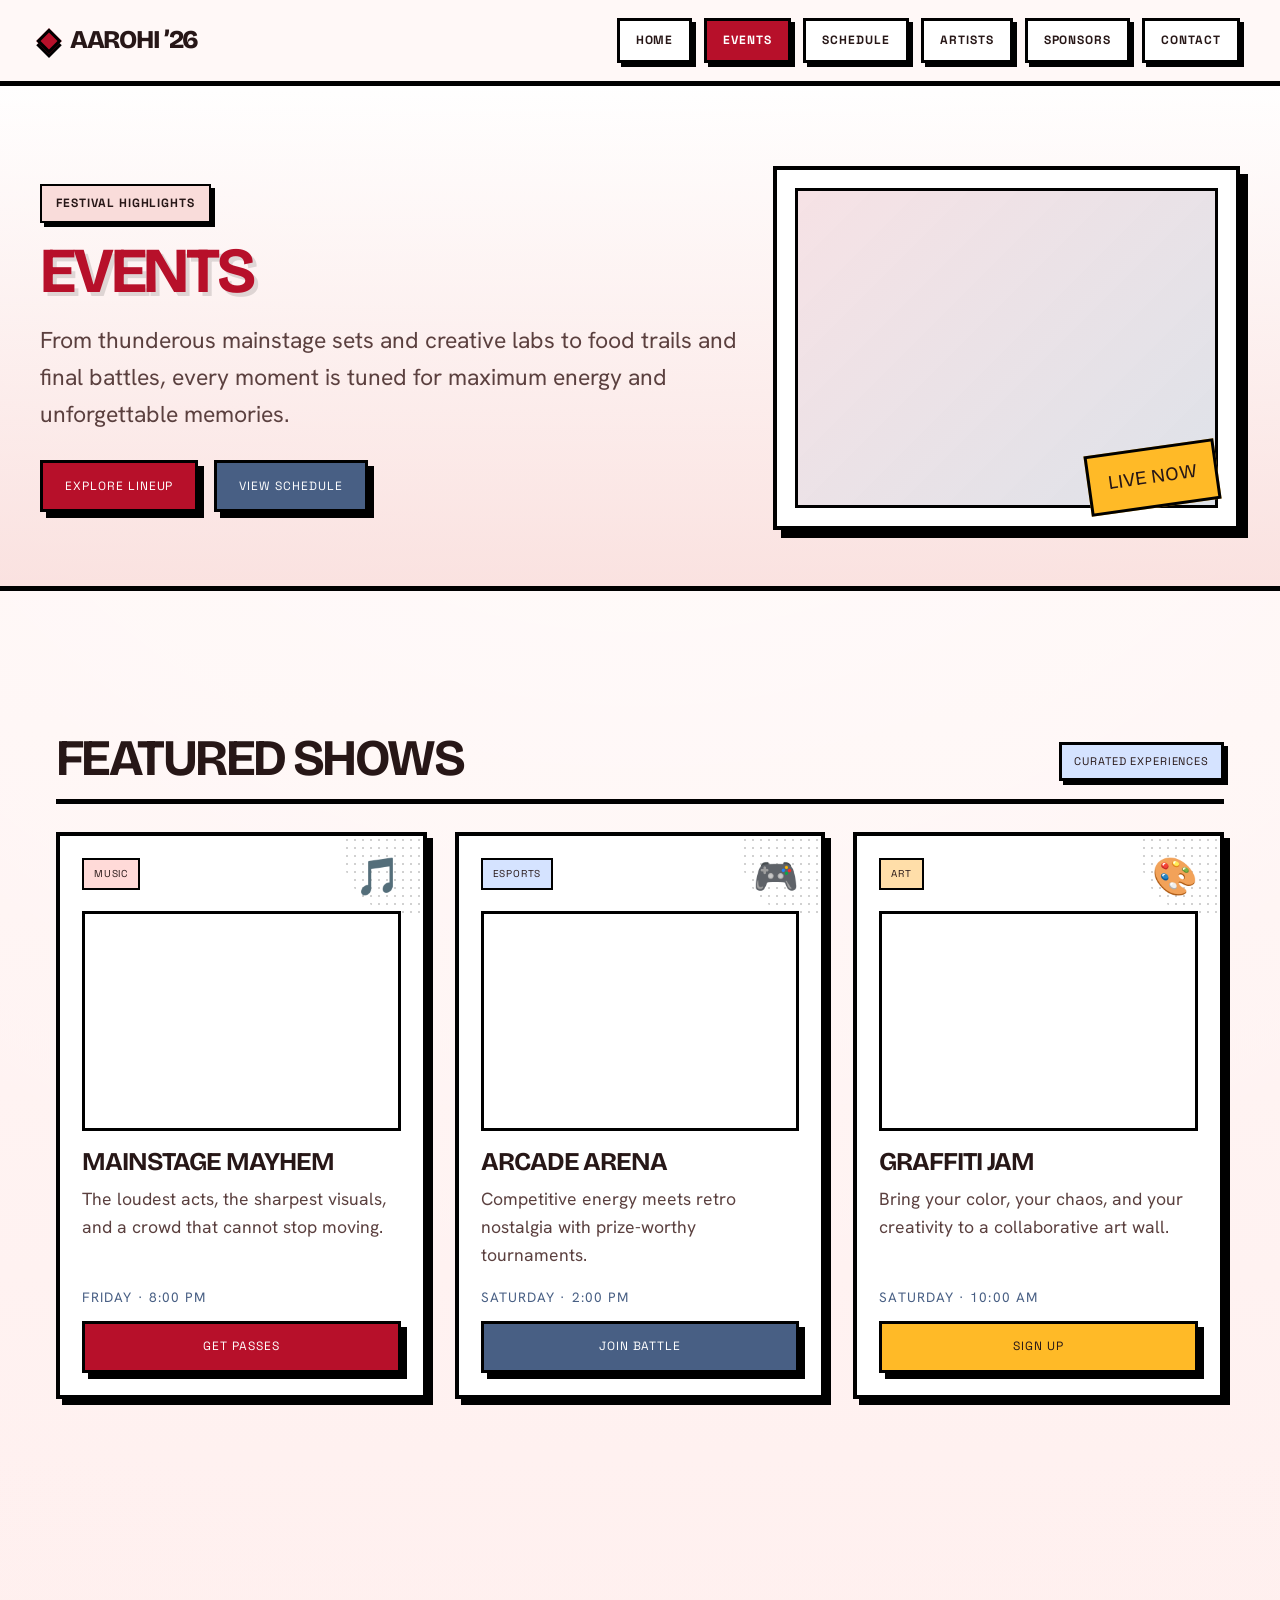
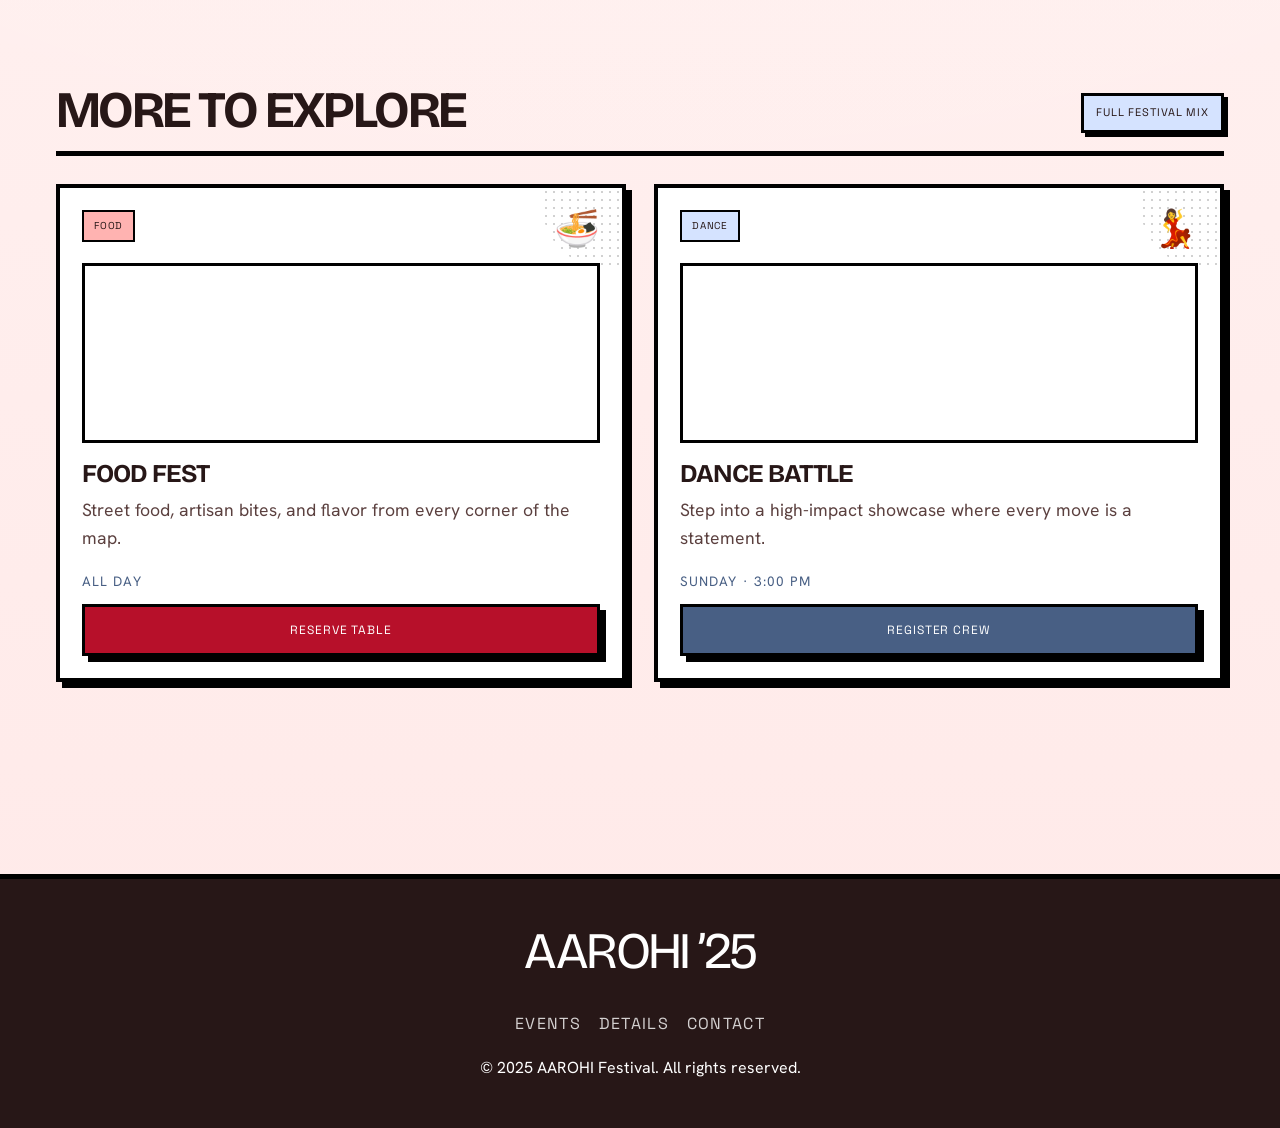
==== events.html @ 5141484c "Trim homepage to nav cards and footer" ====
<!DOCTYPE html>
<html lang="en">
<head>
  <meta charset="UTF-8" />
  <meta name="viewport" content="width=device-width, initial-scale=1.0" />
  <title>AAROHI '26 | Events</title>
  <link rel="preconnect" href="https://fonts.googleapis.com" />
  <link rel="preconnect" href="https://fonts.gstatic.com" crossorigin />
  <link href="https://fonts.googleapis.com/css2?family=Bricolage+Grotesque:opsz,wght@12..96,800&family=Hanken+Grotesk:wght@500;700&family=Space+Grotesk:wght@700&display=swap" rel="stylesheet" />
  <link rel="stylesheet" href="styles.css" />
</head>
<body class="page-shell">
  <header class="site-header">
    <div class="nav-wrap">
      <a href="index.html" class="brand-mark" aria-label="AAROHI home">
        <span class="brand-dot"></span>
        <span>AAROHI ’26</span>
      </a>
      <nav class="nav-links" aria-label="Main navigation">
        <a href="index.html">Home</a>
        <a href="events.html" class="primary-link">Events</a>
        <a href="details.html#schedule">Schedule</a>
        <a href="details.html#artists">Artists</a>
        <a href="details.html#sponsors">Sponsors</a>
        <a href="contact.html">Contact</a>
      </nav>
    </div>
  </header>

  <main>
    <section class="page-hero">
      <div class="hero-inner">
        <div class="hero-panel">
          <div>
            <span class="eyebrow">Festival Highlights</span>
            <h1 class="page-title">Events</h1>
            <p class="page-subtitle">From thunderous mainstage sets and creative labs to food trails and final battles, every moment is tuned for maximum energy and unforgettable memories.</p>
            <div class="hero-stack">
              <a href="#featured" class="comic-btn">Explore lineup</a>
              <a href="details.html#schedule" class="comic-btn secondary">View schedule</a>
            </div>
          </div>
          <div class="hero-visual">
            <div class="hero-card">
              <div class="art"></div>
              <div class="stamp">Live now</div>
            </div>
          </div>
        </div>
      </div>
    </section>

    <section id="featured" class="section-wrap">
      <div class="section-wrap">
        <div class="section-header">
          <h2>Featured shows</h2>
          <span class="tag">Curated experiences</span>
        </div>

        <div class="card-grid">
          <article class="comic-card">
            <div class="card-top">
              <span class="pill primary">Music</span>
              <span class="card-icon" aria-hidden="true">🎵</span>
            </div>
            <div class="card-image" style="background-image: url('https://images.unsplash.com/photo-1501386761578-eac5c94b800a?auto=format&fit=crop&w=900&q=80');"></div>
            <h3>Mainstage Mayhem</h3>
            <p>The loudest acts, the sharpest visuals, and a crowd that cannot stop moving.</p>
            <div class="card-meta">
              <p class="small">Friday · 8:00 PM</p>
              <a href="details.html#schedule" class="comic-btn inline">Get passes</a>
            </div>
          </article>

          <article class="comic-card">
            <div class="card-top">
              <span class="pill secondary">Esports</span>
              <span class="card-icon" aria-hidden="true">🎮</span>
            </div>
            <div class="card-image" style="background-image: url('https://images.unsplash.com/photo-1542751371-adc38448a05e?auto=format&fit=crop&w=900&q=80');"></div>
            <h3>Arcade Arena</h3>
            <p>Competitive energy meets retro nostalgia with prize-worthy tournaments.</p>
            <div class="card-meta">
              <p class="small">Saturday · 2:00 PM</p>
              <a href="details.html#schedule" class="comic-btn secondary inline">Join battle</a>
            </div>
          </article>

          <article class="comic-card">
            <div class="card-top">
              <span class="pill tertiary">Art</span>
              <span class="card-icon" aria-hidden="true">🎨</span>
            </div>
            <div class="card-image" style="background-image: url('https://images.unsplash.com/photo-1516321318423-f06f85e504b3?auto=format&fit=crop&w=900&q=80');"></div>
            <h3>Graffiti Jam</h3>
            <p>Bring your color, your chaos, and your creativity to a collaborative art wall.</p>
            <div class="card-meta">
              <p class="small">Saturday · 10:00 AM</p>
              <a href="contact.html" class="comic-btn tertiary inline">Sign up</a>
            </div>
          </article>
        </div>
      </div>
    </section>

    <section class="section-wrap">
      <div class="section-wrap">
        <div class="section-header">
          <h2>More to explore</h2>
          <span class="tag">Full festival mix</span>
        </div>

        <div class="card-grid two-up">
          <article class="comic-card">
            <div class="card-top">
              <span class="pill accent">Food</span>
              <span class="card-icon" aria-hidden="true">🍜</span>
            </div>
            <div class="card-image short" style="background-image: url('https://images.unsplash.com/photo-1559339352-11d035aa65de?auto=format&fit=crop&w=900&q=80');"></div>
            <h3>Food Fest</h3>
            <p>Street food, artisan bites, and flavor from every corner of the map.</p>
            <div class="card-meta">
              <p class="small">All day</p>
              <a href="contact.html" class="comic-btn inline">Reserve table</a>
            </div>
          </article>

          <article class="comic-card">
            <div class="card-top">
              <span class="pill secondary">Dance</span>
              <span class="card-icon" aria-hidden="true">💃</span>
            </div>
            <div class="card-image short" style="background-image: url('https://images.unsplash.com/photo-1508700115892-45ecd05f4a1e?auto=format&fit=crop&w=900&q=80');"></div>
            <h3>Dance Battle</h3>
            <p>Step into a high-impact showcase where every move is a statement.</p>
            <div class="card-meta">
              <p class="small">Sunday · 3:00 PM</p>
              <a href="contact.html" class="comic-btn secondary inline">Register crew</a>
            </div>
          </article>
        </div>
      </div>
    </section>
  </main>

  <footer class="site-footer">
    <div class="footer-inner">
      <div class="footer-brand">AAROHI ’25</div>
      <div class="footer-links">
        <a href="events.html">Events</a>
        <a href="details.html">Details</a>
        <a href="contact.html">Contact</a>
      </div>
      <div>© 2025 AAROHI Festival. All rights reserved.</div>
    </div>
  </footer>
</body>
</html>
---- styles.css ----
:root {
  --bg: #fff8f7;
  --surface: #fff8f7;
  --surface-variant: #f9dcda;
  --surface-container: #ffe9e8;
  --surface-container-high: #ffe1e0;
  --surface-bright: #fff8f7;
  --primary: #b7102a;
  --primary-fixed: #ffdad8;
  --primary-fixed-dim: #ffb3b1;
  --primary-container: #db313f;
  --secondary: #485f84;
  --secondary-fixed: #d5e3ff;
  --secondary-fixed-dim: #b0c7f1;
  --secondary-container: #bbd3fd;
  --tertiary: #7a5500;
  --tertiary-fixed: #ffdea9;
  --tertiary-fixed-dim: #ffba27;
  --tertiary-container: #996c00;
  --ink: #271717;
  --ink-soft: #5b403f;
  --outline: #8f6f6e;
  --white: #ffffff;
  --black: #000000;
  --yellow: #f9d57d;
  --shadow: 8px 8px 0 rgba(0, 0, 0, 1);
  --shadow-soft: 6px 6px 0 rgba(0, 0, 0, 1);
  --radius-card: 18px;
  --heading: "Bricolage Grotesque", "Arial Black", sans-serif;
  --body: "Hanken Grotesk", "Segoe UI", sans-serif;
  --label: "Space Grotesk", "Segoe UI", sans-serif;
}

* { box-sizing: border-box; }

html {
  scroll-behavior: smooth;
}

body {
  margin: 0;
  background: var(--bg);
  color: var(--ink);
  font-family: var(--body);
  line-height: 1.6;
}

img { max-width: 100%; display: block; }

a { color: inherit; text-decoration: none; }

button, input, textarea {
  font: inherit;
}

.page-shell {
  min-height: 100vh;
  background:
    radial-gradient(circle at top, rgba(255,255,255,0.8), rgba(255,255,255,0.1) 45%, transparent 70%),
    linear-gradient(180deg, var(--surface-bright) 0%, var(--surface-container) 100%);
}

.site-header {
  position: sticky;
  top: 0;
  z-index: 50;
  background: rgba(255, 248, 247, 0.9);
  backdrop-filter: blur(8px);
  border-bottom: 5px solid var(--black);
}

.nav-wrap {
  width: min(1200px, calc(100% - 32px));
  margin: 0 auto;
  display: flex;
  align-items: center;
  justify-content: space-between;
  gap: 24px;
  padding: 18px 0;
}

.brand-mark {
  display: flex;
  align-items: center;
  gap: 12px;
  font-family: var(--heading);
  text-transform: uppercase;
  font-weight: 800;
  font-size: clamp(1.2rem, 2vw, 2rem);
  letter-spacing: -0.05em;
}

.brand-mark .brand-dot {
  width: 18px;
  height: 18px;
  background: var(--primary);
  border: 3px solid var(--black);
  transform: rotate(45deg);
  box-shadow: 3px 3px 0 var(--black);
}

.nav-links {
  display: flex;
  align-items: center;
  gap: 12px;
  flex-wrap: wrap;
}

.nav-links a {
  display: inline-flex;
  align-items: center;
  justify-content: center;
  min-height: 44px;
  padding: 10px 16px;
  border: 3px solid var(--black);
  background: var(--white);
  box-shadow: 4px 4px 0 var(--black);
  font-family: var(--label);
  font-size: 12px;
  font-weight: 700;
  letter-spacing: 0.08em;
  text-transform: uppercase;
  transition: transform 0.15s ease, box-shadow 0.15s ease;
}

.nav-links a:hover {
  transform: translate(-2px, -2px);
  box-shadow: 6px 6px 0 var(--black);
}

.nav-links a.primary-link {
  background: var(--primary);
  color: var(--white);
}

.page-hero {
  position: relative;
  overflow: hidden;
  padding: 80px 0 56px;
  border-bottom: 5px solid var(--black);
}

.page-hero::before {
  content: "";
  position: absolute;
  inset: 0;
  background: linear-gradient(180deg, rgba(255,255,255,0.8), rgba(249,220,218,0.8));
}

.page-hero .hero-inner,
.section-wrap,
.footer-inner {
  position: relative;
  z-index: 1;
  width: min(1200px, calc(100% - 32px));
  margin: 0 auto;
}

.hero-panel {
  display: grid;
  grid-template-columns: 1.2fr 0.8fr;
  gap: 32px;
  align-items: center;
}

.eyebrow {
  display: inline-flex;
  align-items: center;
  width: fit-content;
  padding: 8px 14px;
  border: 2px solid var(--black);
  background: var(--surface-variant);
  box-shadow: 4px 4px 0 var(--black);
  font-family: var(--label);
  letter-spacing: 0.08em;
  text-transform: uppercase;
  font-size: 12px;
  font-weight: 700;
  margin-bottom: 18px;
}

.page-title {
  margin: 0;
  font-family: var(--heading);
  font-size: clamp(2.8rem, 5vw, 5rem);
  line-height: 0.95;
  letter-spacing: -0.05em;
  text-transform: uppercase;
  color: var(--primary);
  text-shadow: 4px 4px 0 rgba(0,0,0,0.12);
}

.page-subtitle {
  margin: 20px 0 0;
  max-width: 700px;
  font-size: clamp(1.06rem, 1.8vw, 1.45rem);
  color: var(--ink-soft);
}

.hero-stack {
  display: flex;
  flex-wrap: wrap;
  gap: 16px;
  margin-top: 28px;
}

.comic-btn {
  display: inline-flex;
  align-items: center;
  justify-content: center;
  min-height: 52px;
  padding: 12px 22px;
  border: 3px solid var(--black);
  background: var(--primary);
  color: var(--white);
  font-family: var(--label);
  font-size: 12px;
  letter-spacing: 0.08em;
  text-transform: uppercase;
  box-shadow: var(--shadow-soft);
  transition: transform 0.15s ease, box-shadow 0.15s ease;
}

.comic-btn.secondary {
  background: var(--secondary);
}

.comic-btn.tertiary {
  background: var(--tertiary-fixed-dim);
  color: var(--ink);
}

.comic-btn:hover {
  transform: translate(-2px, -2px);
  box-shadow: 6px 6px 0 var(--black);
}

.comic-btn:active {
  transform: translate(2px, 2px);
  box-shadow: 4px 4px 0 var(--black);
}

.hero-visual {
  position: relative;
}

.hero-card {
  position: relative;
  border: 4px solid var(--black);
  background: var(--white);
  box-shadow: var(--shadow);
  overflow: hidden;
  padding: 18px;
}

.hero-card .art {
  position: relative;
  min-height: 320px;
  border: 3px solid var(--black);
  background: linear-gradient(135deg, rgba(183,16,42,0.12), rgba(72,95,132,0.18)),
              url('https://images.unsplash.com/photo-1511578314322-379afb476865?auto=format&fit=crop&w=900&q=80') center/cover no-repeat;
}

.hero-card .stamp {
  position: absolute;
  right: 18px;
  bottom: 18px;
  display: inline-flex;
  align-items: center;
  justify-content: center;
  min-width: 120px;
  min-height: 52px;
  padding: 12px 18px;
  border: 3px solid var(--black);
  background: var(--tertiary-fixed-dim);
  transform: rotate(-8deg);
  font-family: var(--heading);
  font-size: 1.2rem;
  text-transform: uppercase;
}

.section-wrap {
  padding: 72px 0;
}

.section-header {
  display: flex;
  align-items: end;
  justify-content: space-between;
  gap: 16px;
  padding-bottom: 18px;
  margin-bottom: 28px;
  border-bottom: 5px solid var(--black);
}

.section-header h2 {
  margin: 0;
  font-family: var(--heading);
  font-size: clamp(2rem, 4vw, 4rem);
  line-height: 0.9;
  letter-spacing: -0.05em;
  text-transform: uppercase;
}

.section-header .tag {
  display: inline-flex;
  align-items: center;
  border: 3px solid var(--black);
  box-shadow: 4px 4px 0 var(--black);
  background: var(--secondary-fixed);
  padding: 8px 12px;
  font-family: var(--label);
  font-size: 11px;
  letter-spacing: 0.08em;
  text-transform: uppercase;
}

.card-grid {
  display: grid;
  grid-template-columns: repeat(3, minmax(0, 1fr));
  gap: 28px;
}

.card-grid.two-up {
  grid-template-columns: repeat(2, minmax(0, 1fr));
}

.card-grid.one-up {
  grid-template-columns: 1fr;
}

.comic-card {
  position: relative;
  display: flex;
  flex-direction: column;
  min-height: 100%;
  padding: 22px;
  background: var(--white);
  border: 4px solid var(--black);
  box-shadow: var(--shadow-soft);
  overflow: hidden;
  transition: transform 0.18s ease, box-shadow 0.18s ease;
}

.comic-card:hover {
  transform: translateY(-6px);
  box-shadow: 8px 8px 0 var(--black);
}

.comic-card::before {
  content: "";
  position: absolute;
  top: 0;
  right: 0;
  width: 80px;
  height: 80px;
  background-image: radial-gradient(circle, rgba(0,0,0,0.18) 1px, transparent 1.5px);
  background-size: 8px 8px;
  border-bottom-left-radius: 80%;
}

.card-top {
  display: flex;
  align-items: start;
  justify-content: space-between;
  gap: 12px;
  margin-bottom: 16px;
  position: relative;
  z-index: 1;
}

.pill {
  display: inline-flex;
  align-items: center;
  justify-content: center;
  border: 2px solid var(--black);
  padding: 6px 10px;
  font-family: var(--label);
  font-size: 10px;
  letter-spacing: 0.08em;
  text-transform: uppercase;
  background: var(--secondary-fixed);
}

.pill.primary { background: var(--primary-fixed); }
.pill.secondary { background: var(--secondary-fixed); }
.pill.tertiary { background: var(--tertiary-fixed); }
.pill.accent { background: var(--primary-fixed-dim); }

.card-icon {
  font-size: 2.3rem;
  line-height: 1;
}

.card-image {
  position: relative;
  z-index: 1;
  height: 220px;
  border: 3px solid var(--black);
  background-size: cover;
  background-position: center;
  margin-bottom: 18px;
}

.card-image.tall { height: 320px; }
.card-image.short { height: 180px; }

.comic-card h3 {
  position: relative;
  z-index: 1;
  margin: 0 0 10px;
  font-family: var(--heading);
  font-size: clamp(1.5rem, 2vw, 2.1rem);
  line-height: 1;
  letter-spacing: -0.04em;
  text-transform: uppercase;
}

.comic-card p {
  position: relative;
  z-index: 1;
  margin: 0 0 18px;
  color: var(--ink-soft);
  font-size: 1.1rem;
}

.card-meta {
  position: relative;
  z-index: 1;
  margin-top: auto;
}

.card-meta .small {
  margin: 0 0 12px;
  font-size: 0.85rem;
  text-transform: uppercase;
  letter-spacing: 0.08em;
  color: var(--secondary);
}

.card-footer {
  display: flex;
  justify-content: space-between;
  align-items: center;
  gap: 10px;
  margin-top: 18px;
}

.comic-btn.inline {
  width: 100%;
}

.faq-list,
.stats-list,
.contact-list,
.feature-list {
  display: grid;
  gap: 18px;
}

.feature-list {
  grid-template-columns: repeat(3, minmax(0, 1fr));
}

.info-block {
  padding: 22px;
  background: var(--white);
  border: 4px solid var(--black);
  box-shadow: var(--shadow-soft);
}

.info-block h4 {
  margin: 0 0 12px;
  font-family: var(--heading);
  font-size: clamp(1.3rem, 2vw, 1.9rem);
  text-transform: uppercase;
}

.inline-list {
  display: grid;
  gap: 12px;
  padding: 0;
  margin: 0;
  list-style: none;
}

.inline-list li {
  padding: 12px 14px;
  border: 2px solid var(--black);
  background: var(--surface-variant);
  font-weight: 600;
}

.schedule-split {
  display: grid;
  grid-template-columns: repeat(3, minmax(0, 1fr));
  gap: 24px;
}

.schedule-day {
  padding: 22px;
  background: var(--white);
  border: 4px solid var(--black);
  box-shadow: var(--shadow-soft);
}

.schedule-day h3 {
  margin: 0 0 12px;
  font-family: var(--heading);
  text-transform: uppercase;
}

.schedule-day .date {
  display: inline-block;
  margin-bottom: 16px;
  border-bottom: 3px solid var(--black);
  padding-bottom: 8px;
  font-family: var(--label);
  letter-spacing: 0.08em;
  text-transform: uppercase;
}

.schedule-day ul {
  padding-left: 18px;
  margin: 0;
  display: grid;
  gap: 12px;
}

.contact-wrap {
  display: grid;
  grid-template-columns: 1.1fr 0.9fr;
  gap: 28px;
}

.contact-card,
.form-card {
  padding: 24px;
  background: var(--white);
  border: 4px solid var(--black);
  box-shadow: var(--shadow-soft);
}

.form-card form {
  display: grid;
  gap: 16px;
}

.field {
  display: grid;
  gap: 8px;
}

.field label {
  font-family: var(--label);
  text-transform: uppercase;
  letter-spacing: 0.08em;
  font-size: 11px;
}

.field input,
.field textarea {
  width: 100%;
  min-height: 46px;
  padding: 12px 14px;
  border: 3px solid var(--black);
  background: var(--bg);
  color: var(--ink);
}

.field textarea {
  min-height: 140px;
  resize: vertical;
}

.site-footer {
  margin-top: 48px;
  border-top: 5px solid var(--black);
  background: var(--ink);
  color: var(--white);
}

.footer-inner {
  padding: 32px 0 48px;
  display: flex;
  flex-direction: column;
  align-items: center;
  text-align: center;
  gap: 18px;
}

.footer-brand {
  font-family: var(--heading);
  font-size: clamp(2rem, 4vw, 3.2rem);
  letter-spacing: -0.05em;
  text-transform: uppercase;
}

.footer-links {
  display: flex;
  flex-wrap: wrap;
  justify-content: center;
  gap: 18px;
}

.footer-links a {
  color: rgba(255,255,255,0.8);
  font-family: var(--label);
  letter-spacing: 0.08em;
  text-transform: uppercase;
}

@media (max-width: 920px) {
  .hero-panel,
  .contact-wrap,
  .card-grid,
  .card-grid.two-up,
  .feature-list,
  .schedule-split {
    grid-template-columns: 1fr;
  }

  .nav-wrap {
    flex-direction: column;
    align-items: flex-start;
  }

  .nav-links {
    width: 100%;
  }

  .nav-links a {
    flex: 1 1 auto;
  }
}

@media (max-width: 620px) {
  .page-hero {
    padding-top: 56px;
  }

  .nav-wrap {
    width: min(100% - 20px, 1200px);
  }

  .section-wrap,
  .hero-inner,
  .footer-inner {
    width: min(100% - 20px, 1200px);
  }

  .comic-card,
  .contact-card,
  .form-card,
  .schedule-day,
  .info-block {
    padding: 18px;
  }
}
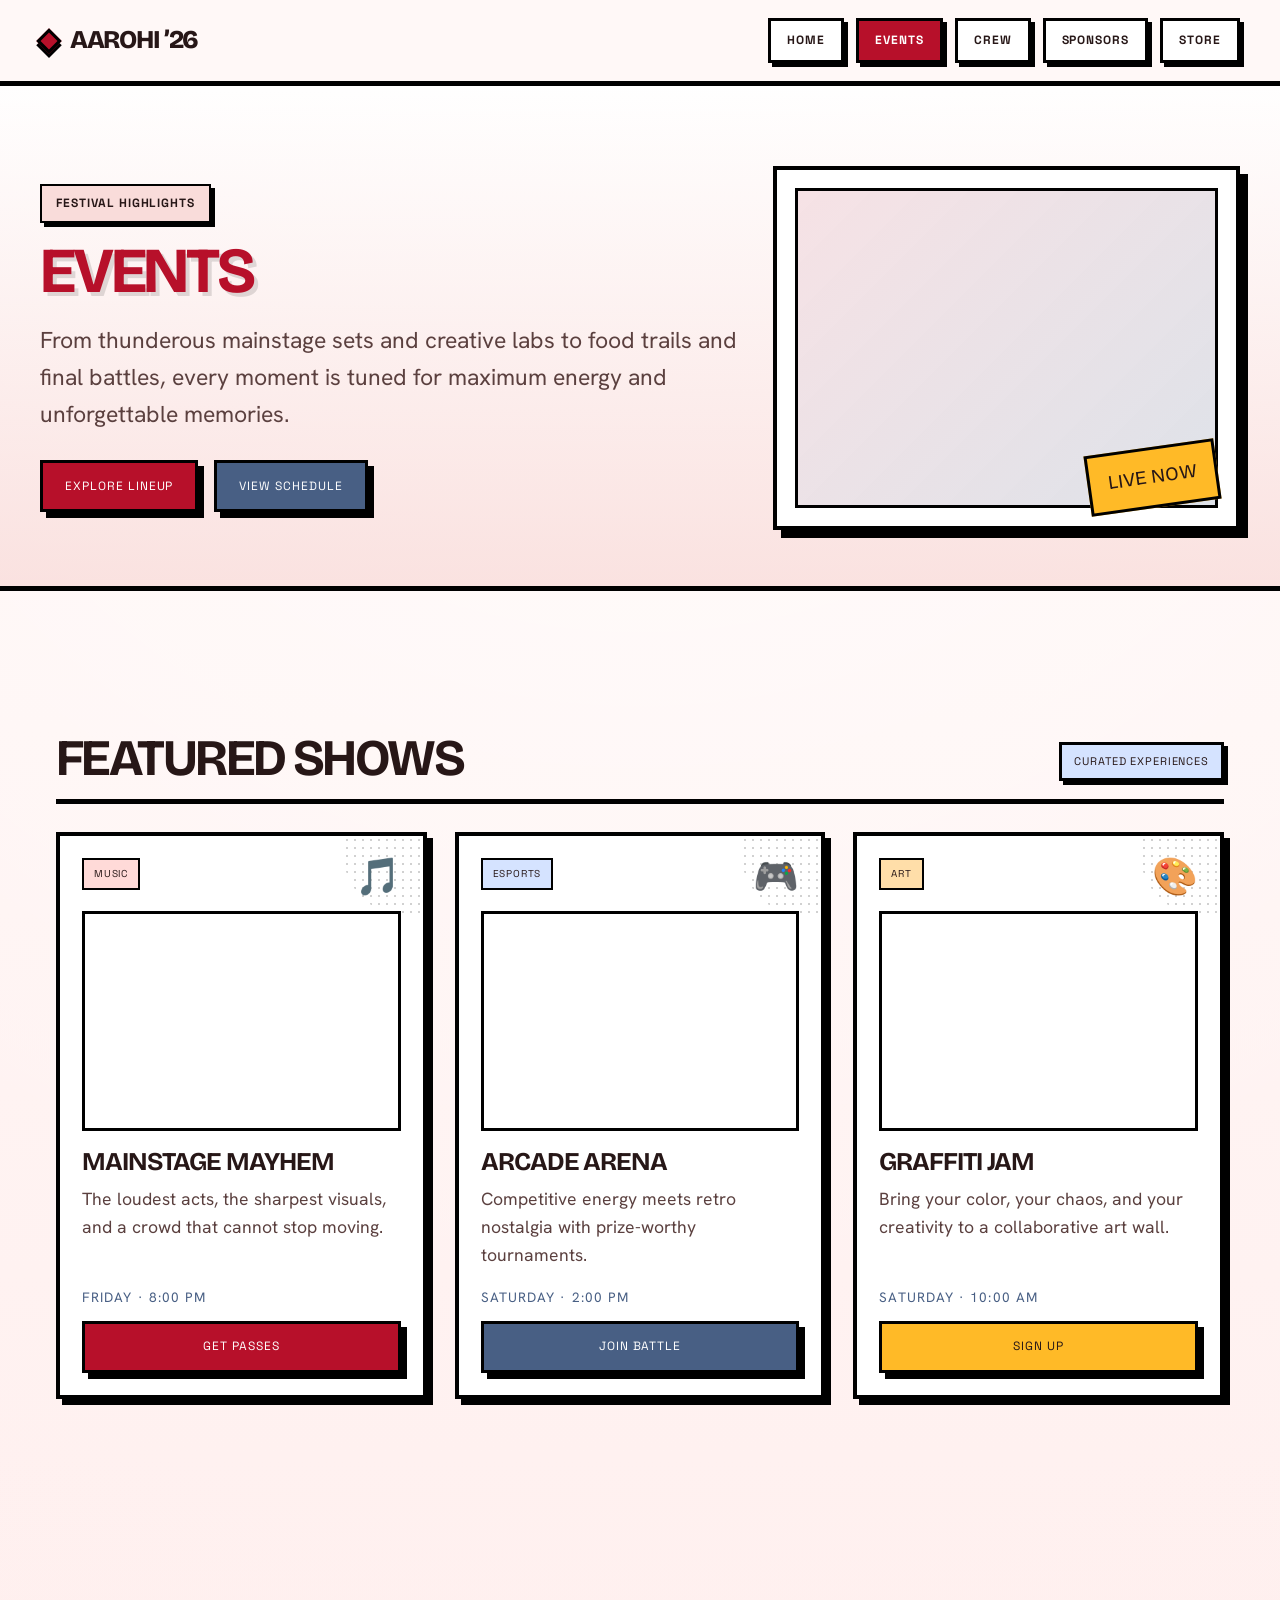
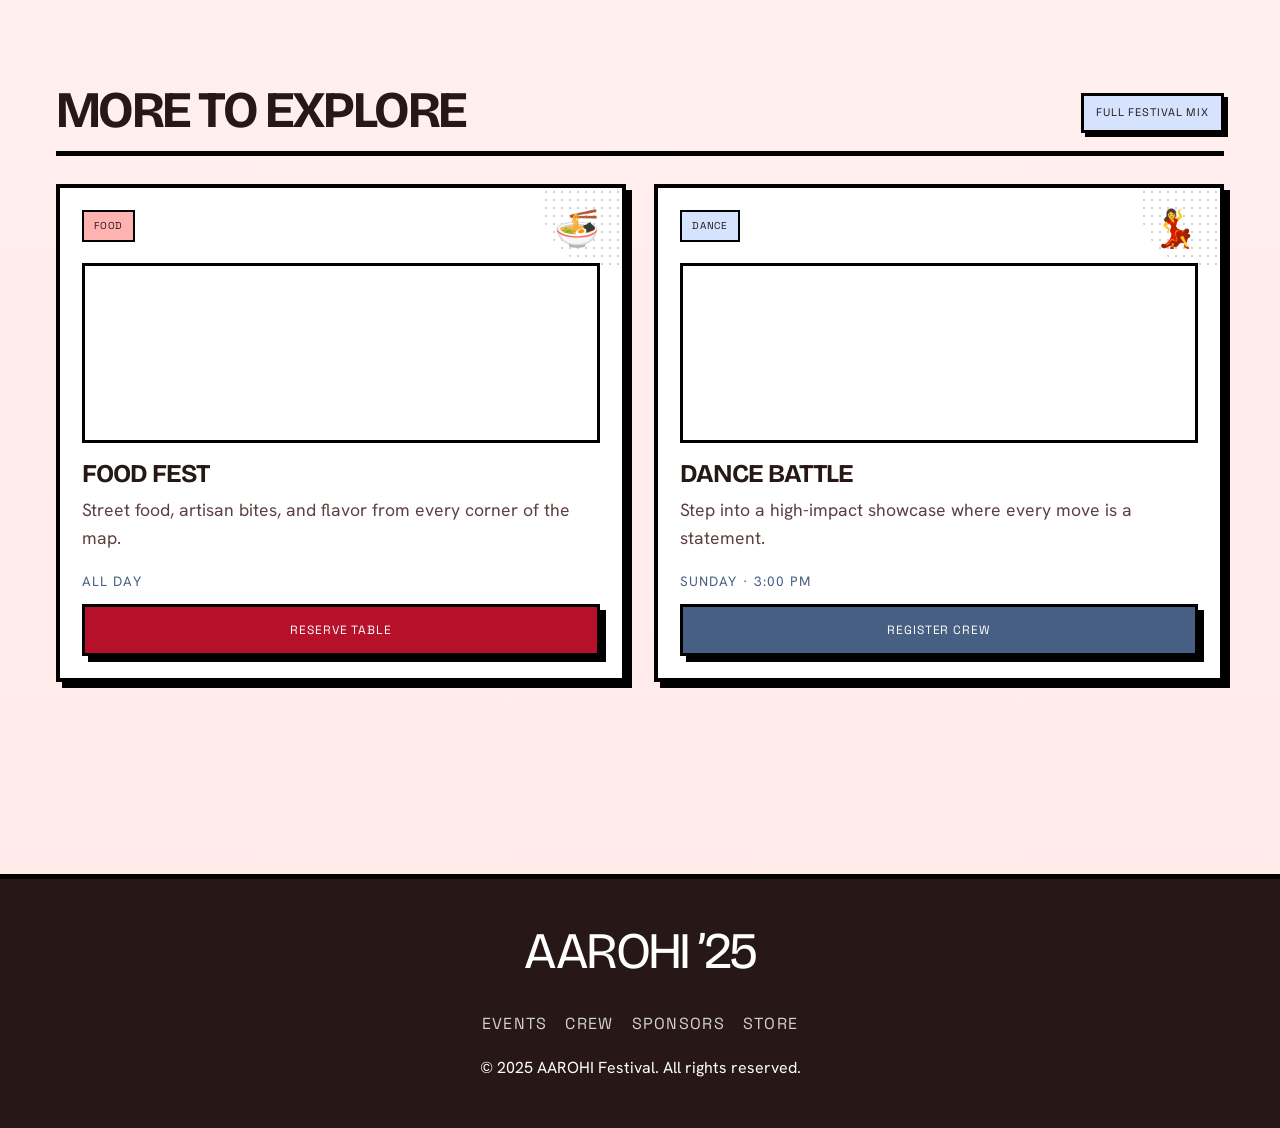
==== commit fd18405f: "Restructure: Convert to 4-page layout (events, crew, sponsors, store), remove traffic mapping, delet" ====
--- a/events.html
+++ b/events.html
@@ -19,10 +19,9 @@
       <nav class="nav-links" aria-label="Main navigation">
         <a href="index.html">Home</a>
         <a href="events.html" class="primary-link">Events</a>
-        <a href="details.html#schedule">Schedule</a>
-        <a href="details.html#artists">Artists</a>
-        <a href="details.html#sponsors">Sponsors</a>
-        <a href="contact.html">Contact</a>
+        <a href="crew.html">Crew</a>
+        <a href="sponsors.html">Sponsors</a>
+        <a href="store.html">Store</a>
       </nav>
     </div>
   </header>
@@ -37,7 +36,7 @@
             <p class="page-subtitle">From thunderous mainstage sets and creative labs to food trails and final battles, every moment is tuned for maximum energy and unforgettable memories.</p>
             <div class="hero-stack">
               <a href="#featured" class="comic-btn">Explore lineup</a>
-              <a href="details.html#schedule" class="comic-btn secondary">View schedule</a>
+              <a href="events.html#featured" class="comic-btn secondary">View schedule</a>
             </div>
           </div>
           <div class="hero-visual">
@@ -68,7 +67,7 @@
             <p>The loudest acts, the sharpest visuals, and a crowd that cannot stop moving.</p>
             <div class="card-meta">
               <p class="small">Friday · 8:00 PM</p>
-              <a href="details.html#schedule" class="comic-btn inline">Get passes</a>
+              <a href="events.html#featured" class="comic-btn inline">Get passes</a>
             </div>
           </article>
 
@@ -96,7 +95,7 @@
             <p>Bring your color, your chaos, and your creativity to a collaborative art wall.</p>
             <div class="card-meta">
               <p class="small">Saturday · 10:00 AM</p>
-              <a href="contact.html" class="comic-btn tertiary inline">Sign up</a>
+              <a href="crew.html" class="comic-btn tertiary inline">Sign up</a>
             </div>
           </article>
         </div>
@@ -121,7 +120,7 @@
             <p>Street food, artisan bites, and flavor from every corner of the map.</p>
             <div class="card-meta">
               <p class="small">All day</p>
-              <a href="contact.html" class="comic-btn inline">Reserve table</a>
+              <a href="crew.html" class="comic-btn inline">Reserve table</a>
             </div>
           </article>
 
@@ -135,7 +134,7 @@
             <p>Step into a high-impact showcase where every move is a statement.</p>
             <div class="card-meta">
               <p class="small">Sunday · 3:00 PM</p>
-              <a href="contact.html" class="comic-btn secondary inline">Register crew</a>
+              <a href="crew.html" class="comic-btn secondary inline">Register crew</a>
             </div>
           </article>
         </div>
@@ -148,8 +147,9 @@
       <div class="footer-brand">AAROHI ’25</div>
       <div class="footer-links">
         <a href="events.html">Events</a>
-        <a href="details.html">Details</a>
-        <a href="contact.html">Contact</a>
+        <a href="crew.html">Crew</a>
+        <a href="sponsors.html">Sponsors</a>
+        <a href="store.html">Store</a>
       </div>
       <div>© 2025 AAROHI Festival. All rights reserved.</div>
     </div>
